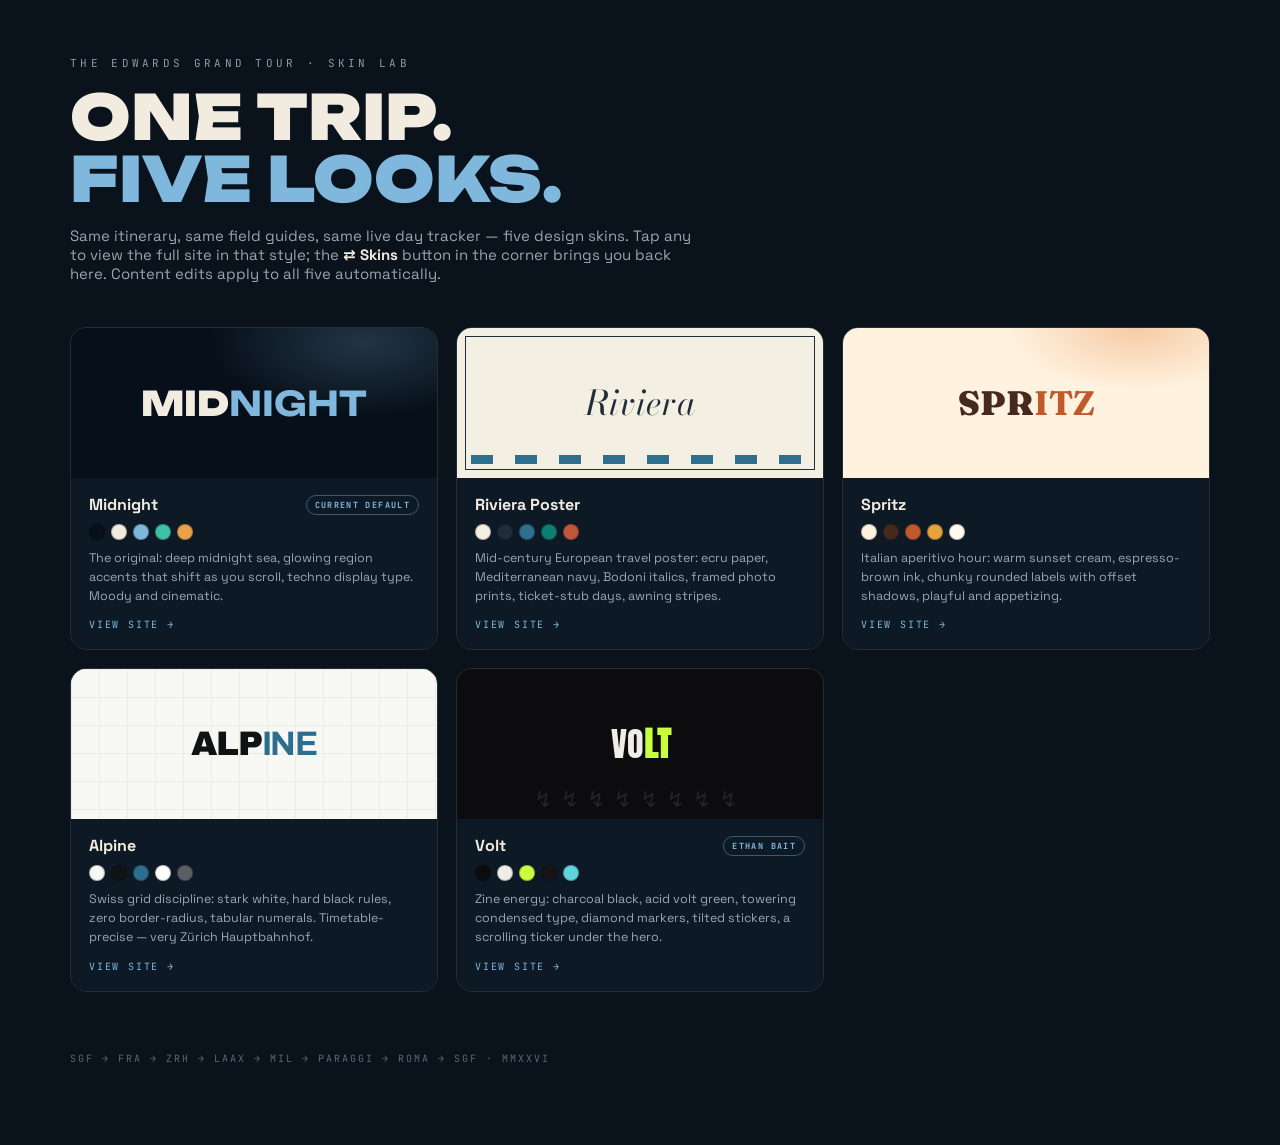
==== skins.html @ af09e2ad "Skin system: skins.html" ====
<!DOCTYPE html>
<html lang="en">
<head>
<meta charset="UTF-8">
<meta name="viewport" content="width=device-width, initial-scale=1.0, viewport-fit=cover">
<meta name="color-scheme" content="dark">
<meta name="theme-color" content="#0A121C">
<title>Skin Lab · The Edwards Grand Tour</title>
<link rel="preconnect" href="https://fonts.googleapis.com">
<link href="https://fonts.googleapis.com/css2?family=Unbounded:wght@700;900&family=Bodoni+Moda:ital,wght@1,700&family=Fraunces:opsz,wght@9..144,900&family=Archivo:wght@600;800;900&family=Anton&family=Space+Grotesk:wght@400;500;600&family=JetBrains+Mono:wght@400;700&display=swap" rel="stylesheet">
<style>
*{margin:0;padding:0;box-sizing:border-box}
html{background:#0A121C;color-scheme:dark}
body{font-family:'Space Grotesk',system-ui,sans-serif;background:#0A121C;color:#F2ECE0;min-height:100svh;padding:56px min(6vw,70px) 80px}
.eyebrow{font-family:'JetBrains Mono',monospace;font-size:11px;letter-spacing:.3em;text-transform:uppercase;color:#8f9aa6;margin-bottom:16px}
h1{font-family:'Unbounded',sans-serif;font-weight:900;font-size:clamp(30px,5.6vw,62px);text-transform:uppercase;line-height:1}
h1 span{color:#7FB8DC}
.sub{margin-top:16px;color:#9aa5b1;max-width:640px;font-size:15px}
.sub b{color:#F2ECE0}
.grid{display:grid;grid-template-columns:repeat(auto-fit,minmax(280px,1fr));gap:18px;margin-top:44px}
a.skin{display:flex;flex-direction:column;text-decoration:none;border-radius:16px;overflow:hidden;border:1px solid rgba(242,236,224,.12);transition:transform .3s ease,border-color .3s ease}
a.skin:hover{transform:translateY(-5px);border-color:#7FB8DC}
.prev{height:150px;display:flex;align-items:center;justify-content:center;position:relative;overflow:hidden}
.prev .t{font-size:clamp(26px,3vw,34px);line-height:1}
.body{padding:16px 18px 18px;background:#0E1926;display:flex;flex-direction:column;gap:9px;flex:1}
.name{font-weight:700;font-size:16px;color:#F2ECE0;display:flex;align-items:center;justify-content:space-between}
.name .tag{font-family:'JetBrains Mono',monospace;font-size:8.5px;letter-spacing:.16em;text-transform:uppercase;color:#7FB8DC;border:1px solid rgba(127,184,220,.4);border-radius:999px;padding:3px 8px}
.desc{font-size:12.5px;color:#9aa5b1;flex:1;line-height:1.5}
.dots{display:flex;gap:6px}
.dots i{width:16px;height:16px;border-radius:50%;border:1px solid rgba(0,0,0,.25)}
.cta{font-family:'JetBrains Mono',monospace;font-size:10px;letter-spacing:.18em;text-transform:uppercase;color:#7FB8DC;margin-top:4px}
/* previews */
.p-midnight{background:radial-gradient(70% 80% at 80% 10%,rgba(127,184,220,.22),transparent 60%),#07101A}
.p-midnight .t{font-family:'Unbounded',sans-serif;font-weight:900;color:#F2ECE0;text-transform:uppercase}
.p-midnight .t b{color:#7FB8DC}
.p-riviera{background:#F4EFE3;box-shadow:inset 0 0 0 8px #F4EFE3, inset 0 0 0 9px #1F2C3A}
.p-riviera .t{font-family:'Bodoni Moda',serif;font-style:italic;color:#1F2C3A}
.p-riviera::after{content:"";position:absolute;left:14px;right:14px;bottom:14px;height:9px;background:repeating-linear-gradient(90deg,#2E6E8E 0 22px,transparent 22px 44px)}
.p-spritz{background:radial-gradient(60% 70% at 80% 0%,rgba(232,130,60,.35),transparent 60%),#FFF2DF}
.p-spritz .t{font-family:'Fraunces',serif;font-weight:900;color:#472A1E;text-transform:uppercase}
.p-spritz .t b{color:#C05A2C}
.p-alpine{background:linear-gradient(#ECECE6 1px,transparent 1px),linear-gradient(90deg,#ECECE6 1px,transparent 1px),#F7F7F3;background-size:28px 28px}
.p-alpine .t{font-family:'Archivo',sans-serif;font-weight:900;color:#101214;text-transform:uppercase;letter-spacing:-.03em}
.p-alpine .t b{color:#2C6E8E}
.p-volt{background:#0C0C0E}
.p-volt .t{font-family:'Anton',sans-serif;color:#EFEEE6;text-transform:uppercase}
.p-volt .t b{color:#C9FF3D}
.p-volt::after{content:"↯↯↯↯↯↯↯↯";position:absolute;bottom:6px;left:0;right:0;text-align:center;color:#232328;font-size:22px;letter-spacing:8px}
footer{margin-top:60px;font-family:'JetBrains Mono',monospace;font-size:10px;letter-spacing:.2em;text-transform:uppercase;color:#5d6873}
</style>
</head>
<body>
<div class="eyebrow">The Edwards Grand Tour · Skin Lab</div>
<h1>One trip.<br><span>Five looks.</span></h1>
<p class="sub">Same itinerary, same field guides, same live day tracker — five design skins. Tap any to view the full site in that style; the <b>⇄ Skins</b> button in the corner brings you back here. Content edits apply to all five automatically.</p>

<div class="grid">
  <a class="skin" href="index.html?skin=midnight">
    <div class="prev p-midnight"><div class="t">MID<b>NIGHT</b></div></div>
    <div class="body">
      <div class="name">Midnight <span class="tag">Current default</span></div>
      <div class="dots"><i style="background:#07101A"></i><i style="background:#F2ECE0"></i><i style="background:#7FB8DC"></i><i style="background:#3FBFA8"></i><i style="background:#E7A24B"></i></div>
      <div class="desc">The original: deep midnight sea, glowing region accents that shift as you scroll, techno display type. Moody and cinematic.</div>
      <div class="cta">View site →</div>
    </div>
  </a>

  <a class="skin" href="index.html?skin=riviera">
    <div class="prev p-riviera"><div class="t">Riviera</div></div>
    <div class="body">
      <div class="name">Riviera Poster</div>
      <div class="dots"><i style="background:#F4EFE3"></i><i style="background:#1F2C3A"></i><i style="background:#2E6E8E"></i><i style="background:#0E7D72"></i><i style="background:#C0563B"></i></div>
      <div class="desc">Mid-century European travel poster: ecru paper, Mediterranean navy, Bodoni italics, framed photo prints, ticket-stub days, awning stripes.</div>
      <div class="cta">View site →</div>
    </div>
  </a>

  <a class="skin" href="index.html?skin=spritz">
    <div class="prev p-spritz"><div class="t">SPR<b>ITZ</b></div></div>
    <div class="body">
      <div class="name">Spritz</div>
      <div class="dots"><i style="background:#FFF2DF"></i><i style="background:#472A1E"></i><i style="background:#C05A2C"></i><i style="background:#E8A23C"></i><i style="background:#FFF9EF"></i></div>
      <div class="desc">Italian aperitivo hour: warm sunset cream, espresso-brown ink, chunky rounded labels with offset shadows, playful and appetizing.</div>
      <div class="cta">View site →</div>
    </div>
  </a>

  <a class="skin" href="index.html?skin=alpine">
    <div class="prev p-alpine"><div class="t">ALP<b>INE</b></div></div>
    <div class="body">
      <div class="name">Alpine</div>
      <div class="dots"><i style="background:#F7F7F3"></i><i style="background:#101214"></i><i style="background:#2C6E8E"></i><i style="background:#FFFFFF"></i><i style="background:#5A5F63"></i></div>
      <div class="desc">Swiss grid discipline: stark white, hard black rules, zero border-radius, tabular numerals. Timetable-precise — very Zürich Hauptbahnhof.</div>
      <div class="cta">View site →</div>
    </div>
  </a>

  <a class="skin" href="index.html?skin=volt">
    <div class="prev p-volt"><div class="t">VO<b>LT</b></div></div>
    <div class="body">
      <div class="name">Volt <span class="tag">Ethan bait</span></div>
      <div class="dots"><i style="background:#0C0C0E"></i><i style="background:#EFEEE6"></i><i style="background:#C9FF3D"></i><i style="background:#141417"></i><i style="background:#5FD3DE"></i></div>
      <div class="desc">Zine energy: charcoal black, acid volt green, towering condensed type, diamond markers, tilted stickers, a scrolling ticker under the hero.</div>
      <div class="cta">View site →</div>
    </div>
  </a>
</div>

<footer>SGF → FRA → ZRH → LAAX → MIL → PARAGGI → ROMA → SGF · MMXXVI</footer>
</body>
</html>
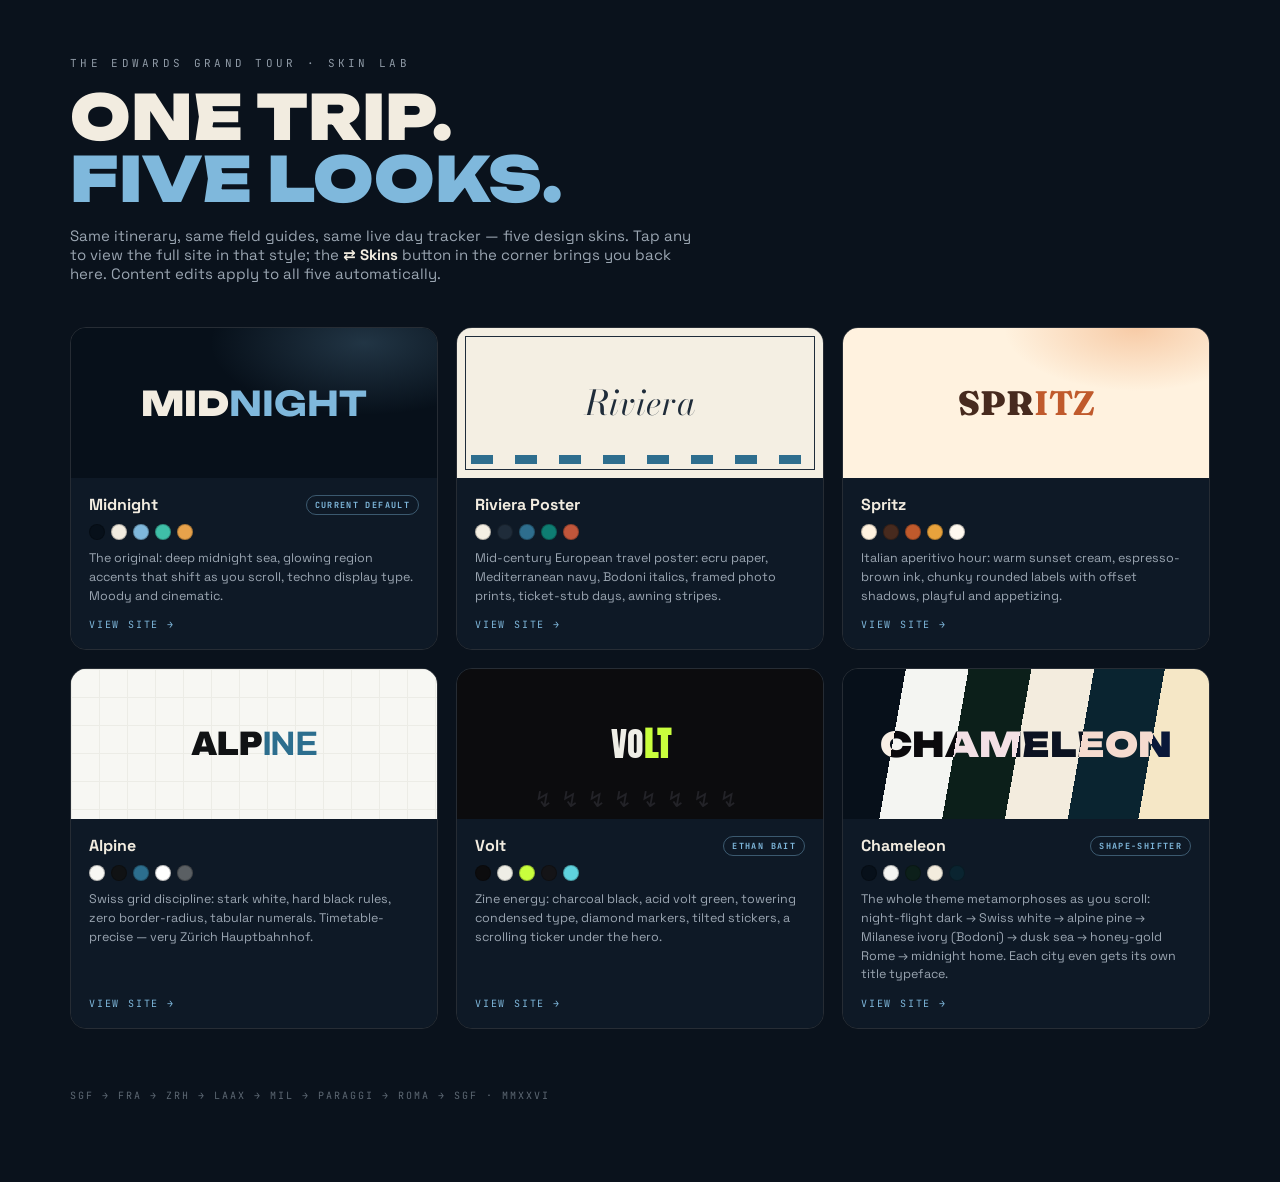
==== commit 9d00374e: "Chameleon skin: skins.html" ====
--- a/skins.html
+++ b/skins.html
@@ -104,6 +104,15 @@
       <div class="cta">View site →</div>
     </div>
   </a>
+  <a class="skin" href="index.html?skin=chameleon">
+    <div class="prev" style="background:linear-gradient(100deg,#07101A 0 16%,#F4F5F2 16% 32%,#0C1F1A 32% 48%,#F3ECDE 48% 64%,#0A2430 64% 82%,#F5E7C6 82%)"><div class="t" style="font-family:'Unbounded',sans-serif;font-weight:900;color:#fff;text-transform:uppercase;mix-blend-mode:difference">CHAMELEON</div></div>
+    <div class="body">
+      <div class="name">Chameleon <span class="tag">Shape-shifter</span></div>
+      <div class="dots"><i style="background:#07101A"></i><i style="background:#F4F5F2"></i><i style="background:#0C1F1A"></i><i style="background:#F3ECDE"></i><i style="background:#0A2430"></i></div>
+      <div class="desc">The whole theme metamorphoses as you scroll: night-flight dark → Swiss white → alpine pine → Milanese ivory (Bodoni) → dusk sea → honey-gold Rome → midnight home. Each city even gets its own title typeface.</div>
+      <div class="cta">View site →</div>
+    </div>
+  </a>
 </div>
 
 <footer>SGF → FRA → ZRH → LAAX → MIL → PARAGGI → ROMA → SGF · MMXXVI</footer>
